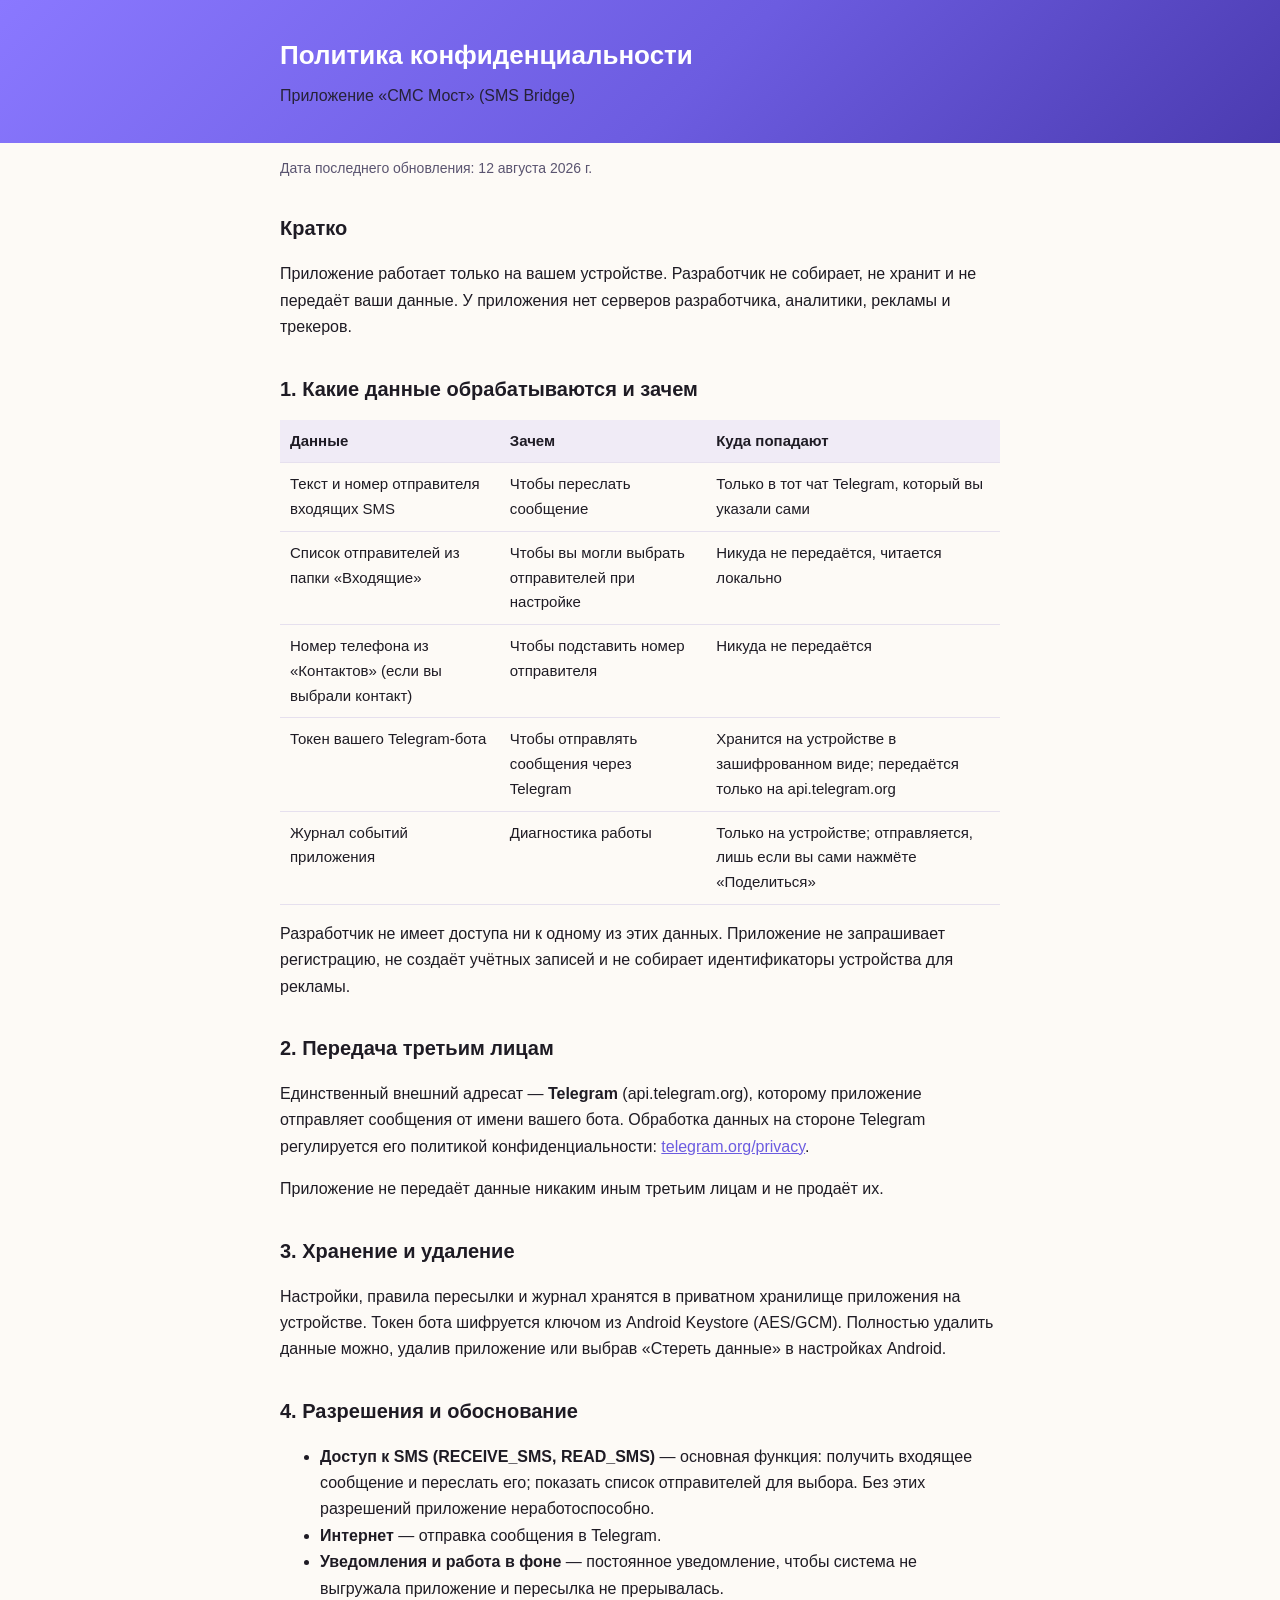
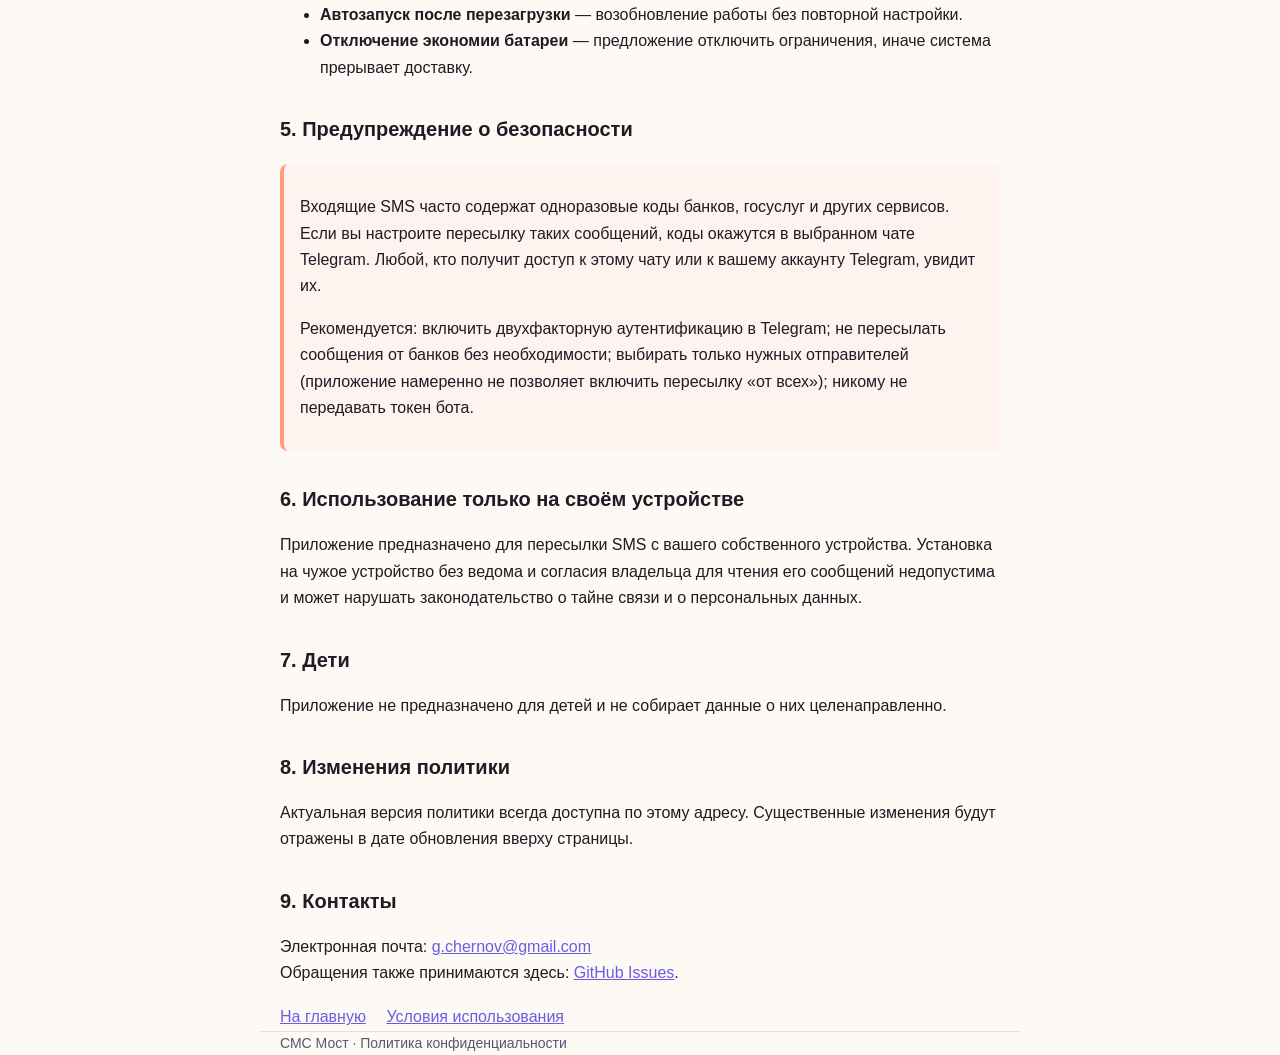
==== privacy.html @ acaa89ac "Publish privacy policy and terms of use as rendered HTML pages" ====
<!DOCTYPE html>
<html lang="ru">
<head>
<meta charset="utf-8">
<meta name="viewport" content="width=device-width, initial-scale=1">
<title>Политика конфиденциальности — СМС Мост</title>
<link rel="stylesheet" href="style.css">
</head>
<body>
<header>
  <div class="wrap">
    <h1>Политика конфиденциальности</h1>
    <p>Приложение «СМС Мост» (SMS Bridge)</p>
  </div>
</header>
<main class="wrap">
  <p class="muted">Дата последнего обновления: 12 августа 2026 г.</p>

  <h2>Кратко</h2>
  <p>Приложение работает только на вашем устройстве. Разработчик не собирает, не хранит
  и не передаёт ваши данные. У приложения нет серверов разработчика, аналитики, рекламы
  и трекеров.</p>

  <h2>1. Какие данные обрабатываются и зачем</h2>
  <table>
    <tr><th>Данные</th><th>Зачем</th><th>Куда попадают</th></tr>
    <tr>
      <td>Текст и номер отправителя входящих SMS</td>
      <td>Чтобы переслать сообщение</td>
      <td>Только в тот чат Telegram, который вы указали сами</td>
    </tr>
    <tr>
      <td>Список отправителей из папки «Входящие»</td>
      <td>Чтобы вы могли выбрать отправителей при настройке</td>
      <td>Никуда не передаётся, читается локально</td>
    </tr>
    <tr>
      <td>Номер телефона из «Контактов» (если вы выбрали контакт)</td>
      <td>Чтобы подставить номер отправителя</td>
      <td>Никуда не передаётся</td>
    </tr>
    <tr>
      <td>Токен вашего Telegram-бота</td>
      <td>Чтобы отправлять сообщения через Telegram</td>
      <td>Хранится на устройстве в зашифрованном виде; передаётся только на api.telegram.org</td>
    </tr>
    <tr>
      <td>Журнал событий приложения</td>
      <td>Диагностика работы</td>
      <td>Только на устройстве; отправляется, лишь если вы сами нажмёте «Поделиться»</td>
    </tr>
  </table>
  <p>Разработчик не имеет доступа ни к одному из этих данных. Приложение не запрашивает
  регистрацию, не создаёт учётных записей и не собирает идентификаторы устройства
  для рекламы.</p>

  <h2>2. Передача третьим лицам</h2>
  <p>Единственный внешний адресат — <strong>Telegram</strong> (api.telegram.org), которому
  приложение отправляет сообщения от имени вашего бота. Обработка данных на стороне
  Telegram регулируется его политикой конфиденциальности:
  <a href="https://telegram.org/privacy">telegram.org/privacy</a>.</p>
  <p>Приложение не передаёт данные никаким иным третьим лицам и не продаёт их.</p>

  <h2>3. Хранение и удаление</h2>
  <p>Настройки, правила пересылки и журнал хранятся в приватном хранилище приложения на
  устройстве. Токен бота шифруется ключом из Android Keystore (AES/GCM). Полностью
  удалить данные можно, удалив приложение или выбрав «Стереть данные» в настройках
  Android.</p>

  <h2>4. Разрешения и обоснование</h2>
  <ul>
    <li><strong>Доступ к SMS (RECEIVE_SMS, READ_SMS)</strong> — основная функция: получить
    входящее сообщение и переслать его; показать список отправителей для выбора.
    Без этих разрешений приложение неработоспособно.</li>
    <li><strong>Интернет</strong> — отправка сообщения в Telegram.</li>
    <li><strong>Уведомления и работа в фоне</strong> — постоянное уведомление, чтобы система
    не выгружала приложение и пересылка не прерывалась.</li>
    <li><strong>Автозапуск после перезагрузки</strong> — возобновление работы без повторной
    настройки.</li>
    <li><strong>Отключение экономии батареи</strong> — предложение отключить ограничения,
    иначе система прерывает доставку.</li>
  </ul>

  <h2>5. Предупреждение о безопасности</h2>
  <div class="note">
    <p>Входящие SMS часто содержат одноразовые коды банков, госуслуг и других сервисов.
    Если вы настроите пересылку таких сообщений, коды окажутся в выбранном чате Telegram.
    Любой, кто получит доступ к этому чату или к вашему аккаунту Telegram, увидит их.</p>
    <p>Рекомендуется: включить двухфакторную аутентификацию в Telegram; не пересылать
    сообщения от банков без необходимости; выбирать только нужных отправителей
    (приложение намеренно не позволяет включить пересылку «от всех»); никому не передавать
    токен бота.</p>
  </div>

  <h2>6. Использование только на своём устройстве</h2>
  <p>Приложение предназначено для пересылки SMS с вашего собственного устройства.
  Установка на чужое устройство без ведома и согласия владельца для чтения его сообщений
  недопустима и может нарушать законодательство о тайне связи и о персональных данных.</p>

  <h2>7. Дети</h2>
  <p>Приложение не предназначено для детей и не собирает данные о них целенаправленно.</p>

  <h2>8. Изменения политики</h2>
  <p>Актуальная версия политики всегда доступна по этому адресу. Существенные изменения
  будут отражены в дате обновления вверху страницы.</p>

  <h2>9. Контакты</h2>
  <p>Электронная почта: <a href="mailto:g.chernov@gmail.com">g.chernov@gmail.com</a><br>
  Обращения также принимаются здесь:
  <a href="https://github.com/Komsomol39/smsrelay-releases/issues">GitHub Issues</a>.</p>

  <nav>
    <a href="index.html">На главную</a>
    <a href="terms.html">Условия использования</a>
  </nav>
</main>
<footer class="wrap">СМС Мост · Политика конфиденциальности</footer>
</body>
</html>
---- style.css ----
:root { --ink:#1e1b24; --muted:#5a5470; --accent:#6c5ce0; --line:#e6e0ee; }
* { box-sizing:border-box; }
body { margin:0; background:#fdfaf6; color:var(--ink);
  font:16px/1.65 -apple-system,BlinkMacSystemFont,"Segoe UI",Roboto,Arial,sans-serif; }
header { background:linear-gradient(135deg,#8a78ff,#6c5ce0 55%,#4b3bb0); color:#fff; padding:34px 20px; }
.wrap { max-width:760px; margin:0 auto; padding:0 20px; }
header .wrap { padding:0 20px; }
h1 { margin:0 0 6px; font-size:26px; }
header p { margin:0; opacity:.9; }
main { padding:28px 0 60px; }
h2 { margin:32px 0 10px; font-size:20px; }
h3 { margin:22px 0 8px; font-size:17px; }
p, li { color:var(--ink); }
.muted { color:var(--muted); font-size:14px; }
a { color:var(--accent); }
table { width:100%; border-collapse:collapse; margin:14px 0; font-size:15px; }
th, td { text-align:left; padding:9px 10px; border-bottom:1px solid var(--line); vertical-align:top; }
th { background:#f0ebf6; }
.note { background:#fff3ef; border-left:4px solid #ff9d7e; padding:14px 16px; border-radius:8px; margin:18px 0; }
nav { margin:18px 0 0; }
nav a { display:inline-block; margin-right:16px; }
footer { border-top:1px solid var(--line); padding:22px 0; color:var(--muted); font-size:14px; }
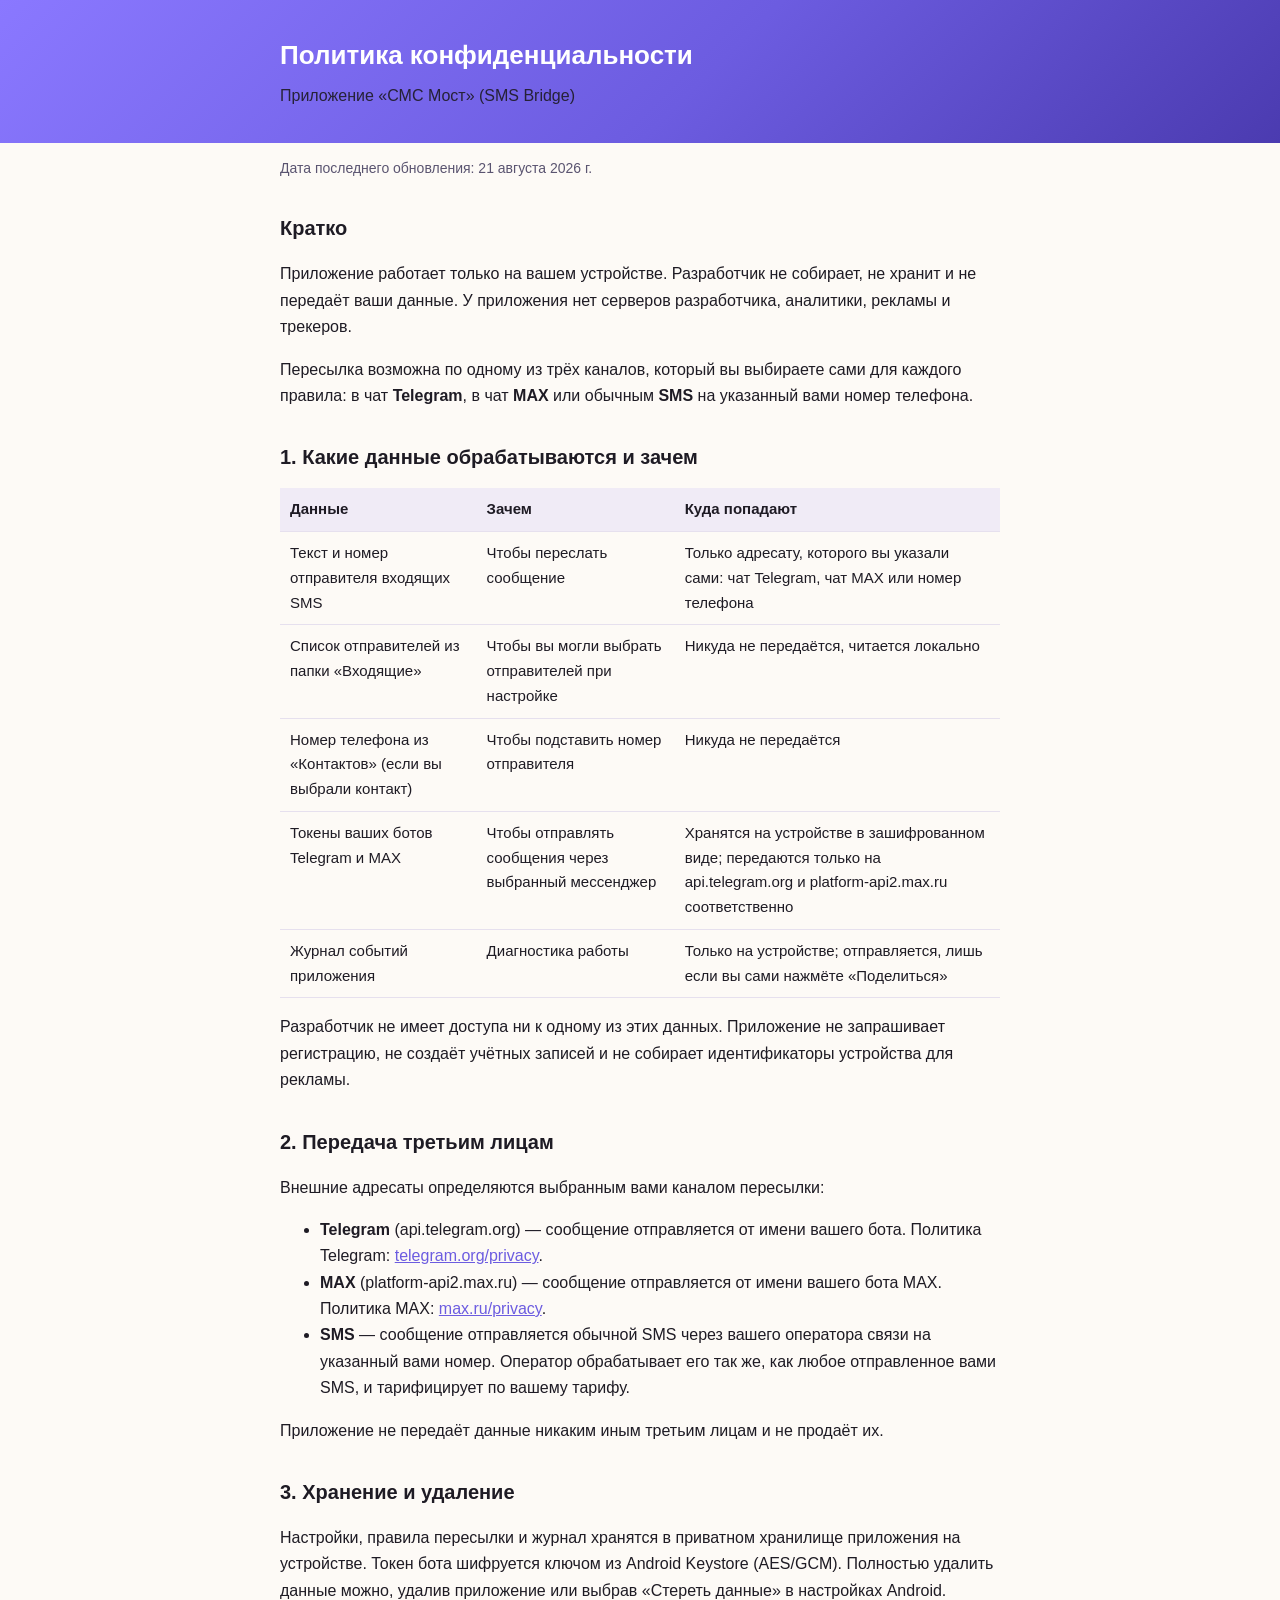
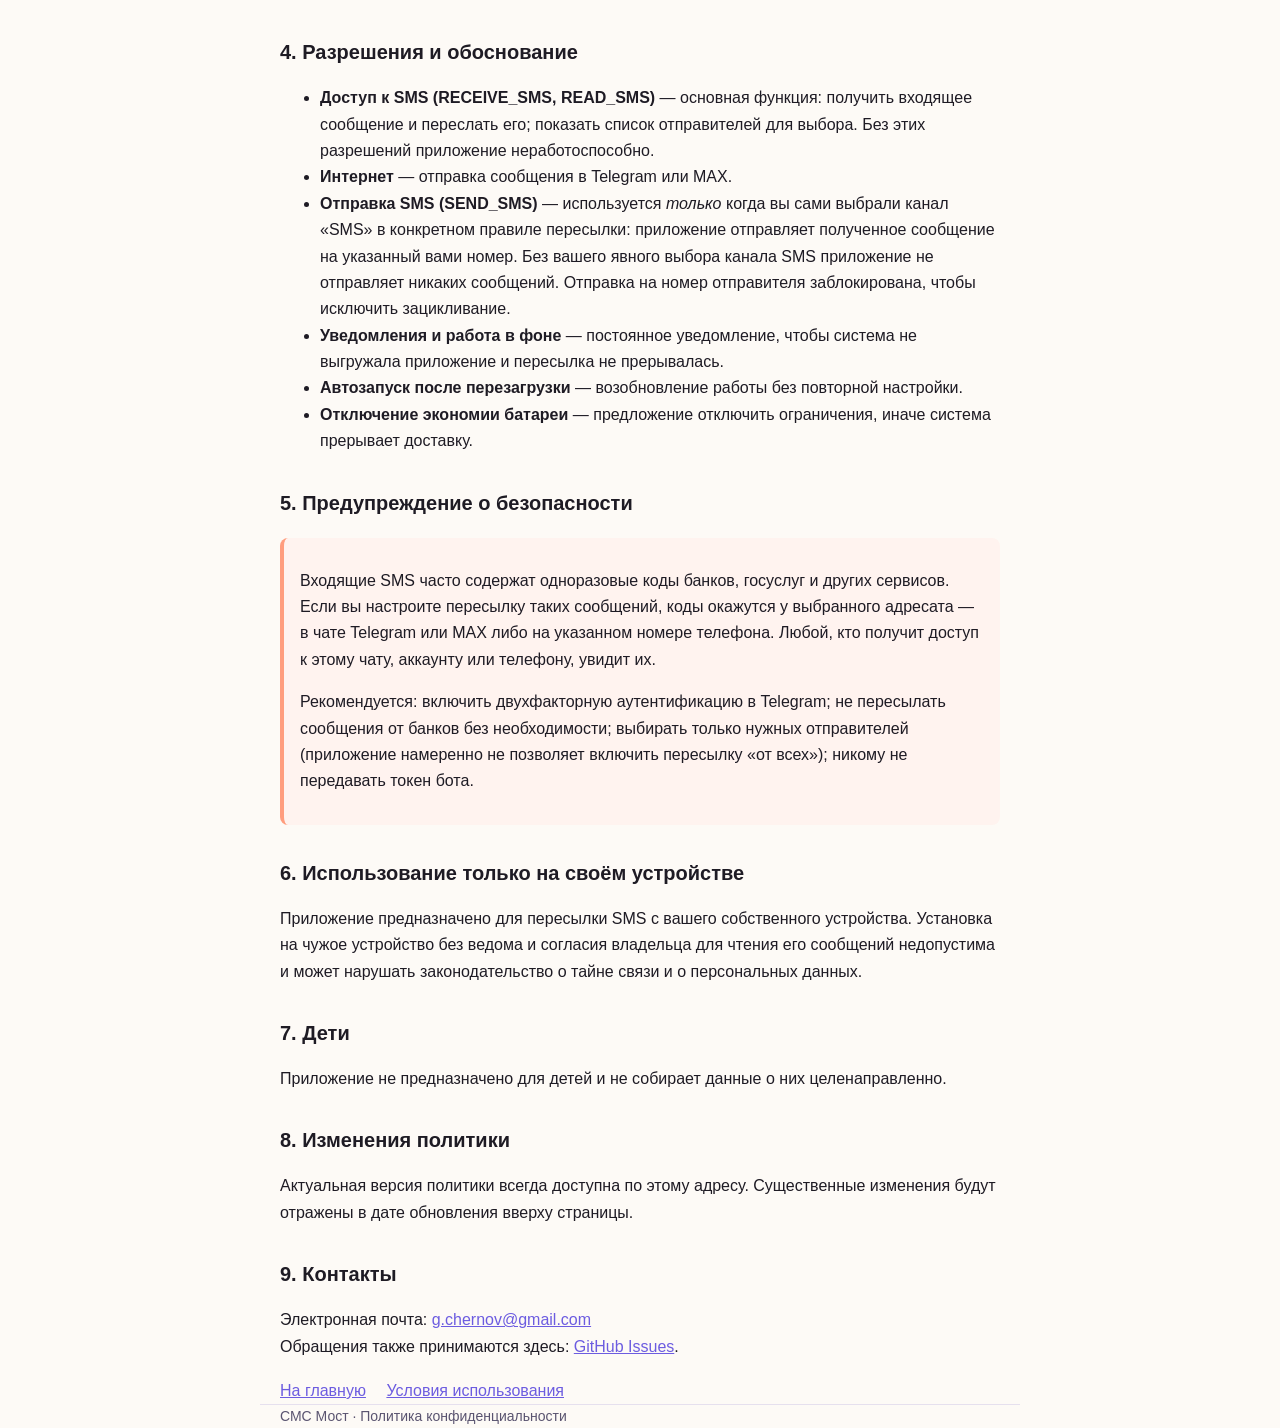
==== commit 0c17414e: "Legal docs cover MAX and SMS forwarding channels" ====
--- a/privacy.html
+++ b/privacy.html
@@ -14,12 +14,15 @@
   </div>
 </header>
 <main class="wrap">
-  <p class="muted">Дата последнего обновления: 12 августа 2026 г.</p>
+  <p class="muted">Дата последнего обновления: 21 августа 2026 г.</p>
 
   <h2>Кратко</h2>
   <p>Приложение работает только на вашем устройстве. Разработчик не собирает, не хранит
   и не передаёт ваши данные. У приложения нет серверов разработчика, аналитики, рекламы
   и трекеров.</p>
+  <p>Пересылка возможна по одному из трёх каналов, который вы выбираете сами для каждого
+  правила: в чат <strong>Telegram</strong>, в чат <strong>MAX</strong> или обычным
+  <strong>SMS</strong> на указанный вами номер телефона.</p>
 
   <h2>1. Какие данные обрабатываются и зачем</h2>
   <table>
@@ -27,7 +30,7 @@
     <tr>
       <td>Текст и номер отправителя входящих SMS</td>
       <td>Чтобы переслать сообщение</td>
-      <td>Только в тот чат Telegram, который вы указали сами</td>
+      <td>Только адресату, которого вы указали сами: чат Telegram, чат MAX или номер телефона</td>
     </tr>
     <tr>
       <td>Список отправителей из папки «Входящие»</td>
@@ -40,9 +43,9 @@
       <td>Никуда не передаётся</td>
     </tr>
     <tr>
-      <td>Токен вашего Telegram-бота</td>
-      <td>Чтобы отправлять сообщения через Telegram</td>
-      <td>Хранится на устройстве в зашифрованном виде; передаётся только на api.telegram.org</td>
+      <td>Токены ваших ботов Telegram и MAX</td>
+      <td>Чтобы отправлять сообщения через выбранный мессенджер</td>
+      <td>Хранятся на устройстве в зашифрованном виде; передаются только на api.telegram.org и platform-api2.max.ru соответственно</td>
     </tr>
     <tr>
       <td>Журнал событий приложения</td>
@@ -55,10 +58,17 @@
   для рекламы.</p>
 
   <h2>2. Передача третьим лицам</h2>
-  <p>Единственный внешний адресат — <strong>Telegram</strong> (api.telegram.org), которому
-  приложение отправляет сообщения от имени вашего бота. Обработка данных на стороне
-  Telegram регулируется его политикой конфиденциальности:
-  <a href="https://telegram.org/privacy">telegram.org/privacy</a>.</p>
+  <p>Внешние адресаты определяются выбранным вами каналом пересылки:</p>
+  <ul>
+    <li><strong>Telegram</strong> (api.telegram.org) — сообщение отправляется от имени
+    вашего бота. Политика Telegram:
+    <a href="https://telegram.org/privacy">telegram.org/privacy</a>.</li>
+    <li><strong>MAX</strong> (platform-api2.max.ru) — сообщение отправляется от имени
+    вашего бота MAX. Политика MAX: <a href="https://max.ru/privacy">max.ru/privacy</a>.</li>
+    <li><strong>SMS</strong> — сообщение отправляется обычной SMS через вашего оператора
+    связи на указанный вами номер. Оператор обрабатывает его так же, как любое
+    отправленное вами SMS, и тарифицирует по вашему тарифу.</li>
+  </ul>
   <p>Приложение не передаёт данные никаким иным третьим лицам и не продаёт их.</p>
 
   <h2>3. Хранение и удаление</h2>
@@ -72,7 +82,12 @@
     <li><strong>Доступ к SMS (RECEIVE_SMS, READ_SMS)</strong> — основная функция: получить
     входящее сообщение и переслать его; показать список отправителей для выбора.
     Без этих разрешений приложение неработоспособно.</li>
-    <li><strong>Интернет</strong> — отправка сообщения в Telegram.</li>
+    <li><strong>Интернет</strong> — отправка сообщения в Telegram или MAX.</li>
+    <li><strong>Отправка SMS (SEND_SMS)</strong> — используется <em>только</em> когда вы
+    сами выбрали канал «SMS» в конкретном правиле пересылки: приложение отправляет
+    полученное сообщение на указанный вами номер. Без вашего явного выбора канала SMS
+    приложение не отправляет никаких сообщений. Отправка на номер отправителя
+    заблокирована, чтобы исключить зацикливание.</li>
     <li><strong>Уведомления и работа в фоне</strong> — постоянное уведомление, чтобы система
     не выгружала приложение и пересылка не прерывалась.</li>
     <li><strong>Автозапуск после перезагрузки</strong> — возобновление работы без повторной
@@ -84,8 +99,9 @@
   <h2>5. Предупреждение о безопасности</h2>
   <div class="note">
     <p>Входящие SMS часто содержат одноразовые коды банков, госуслуг и других сервисов.
-    Если вы настроите пересылку таких сообщений, коды окажутся в выбранном чате Telegram.
-    Любой, кто получит доступ к этому чату или к вашему аккаунту Telegram, увидит их.</p>
+    Если вы настроите пересылку таких сообщений, коды окажутся у выбранного адресата —
+    в чате Telegram или MAX либо на указанном номере телефона.
+    Любой, кто получит доступ к этому чату, аккаунту или телефону, увидит их.</p>
     <p>Рекомендуется: включить двухфакторную аутентификацию в Telegram; не пересылать
     сообщения от банков без необходимости; выбирать только нужных отправителей
     (приложение намеренно не позволяет включить пересылку «от всех»); никому не передавать
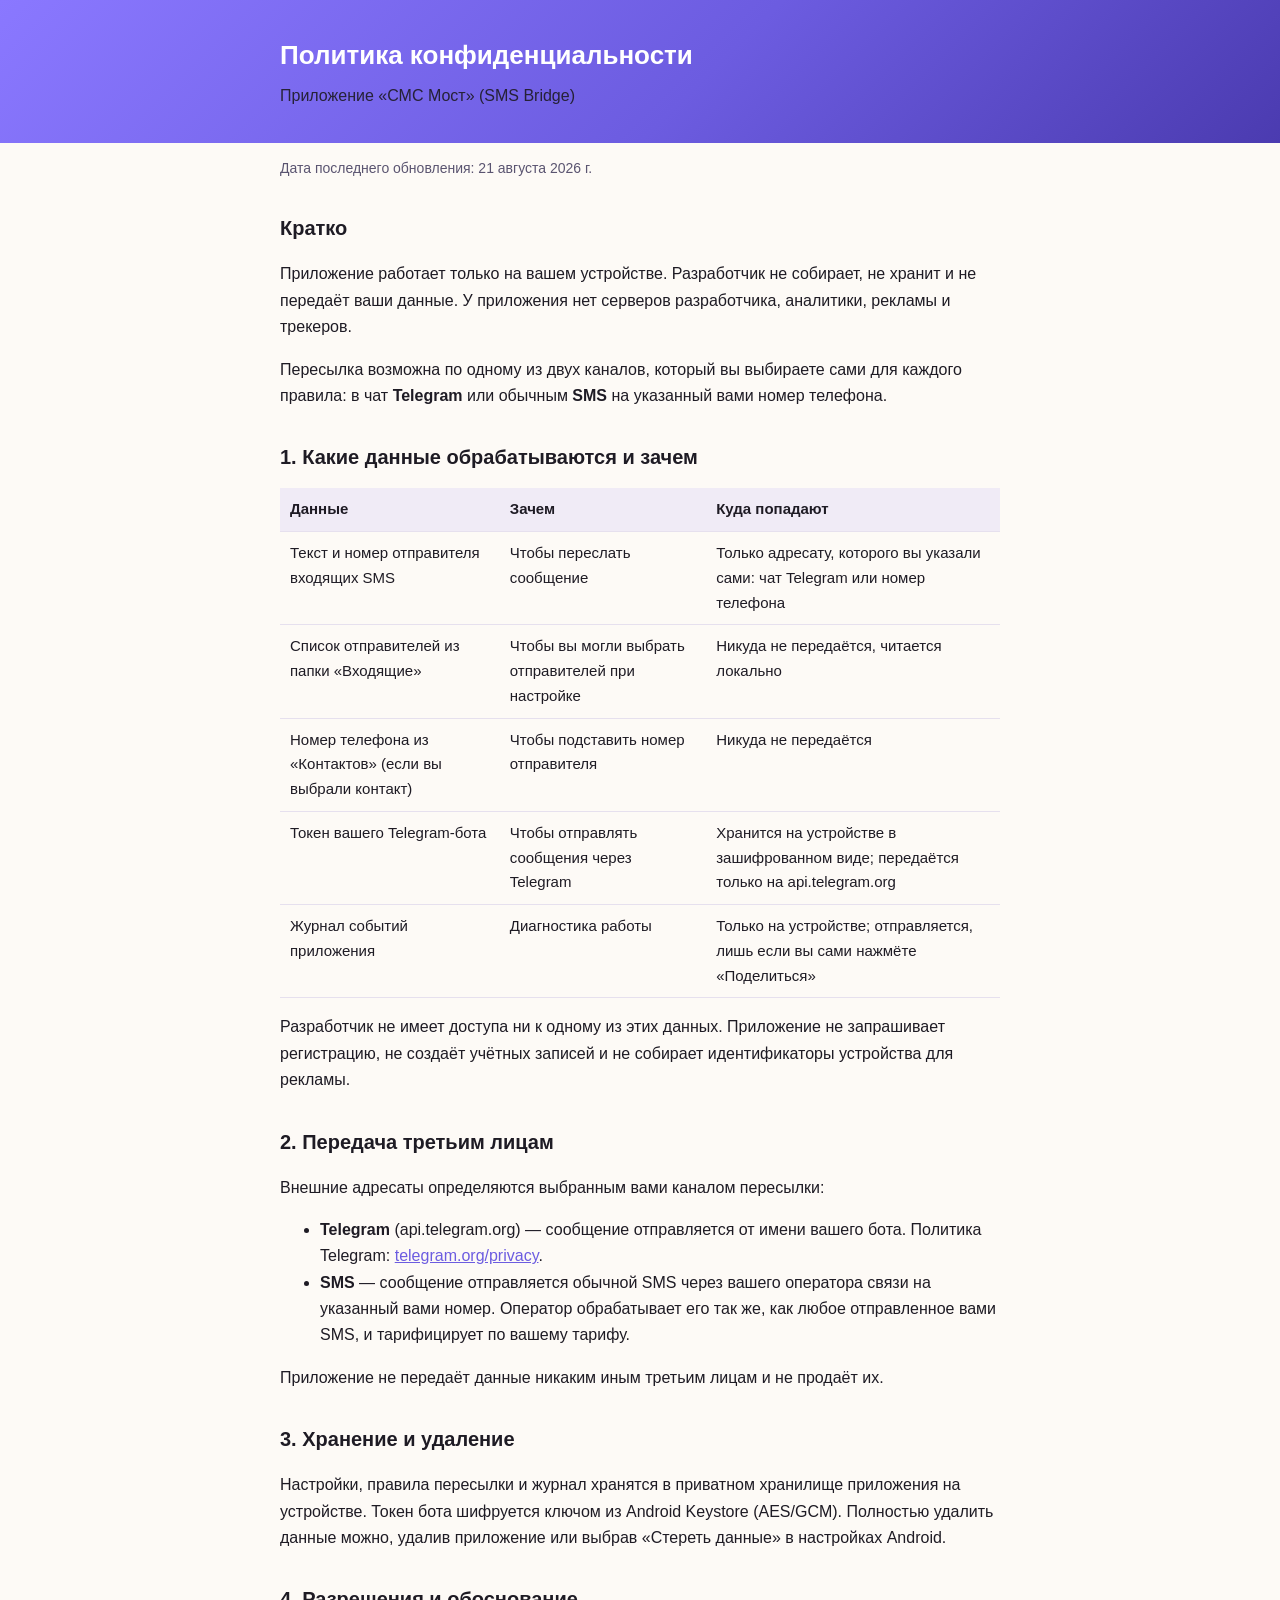
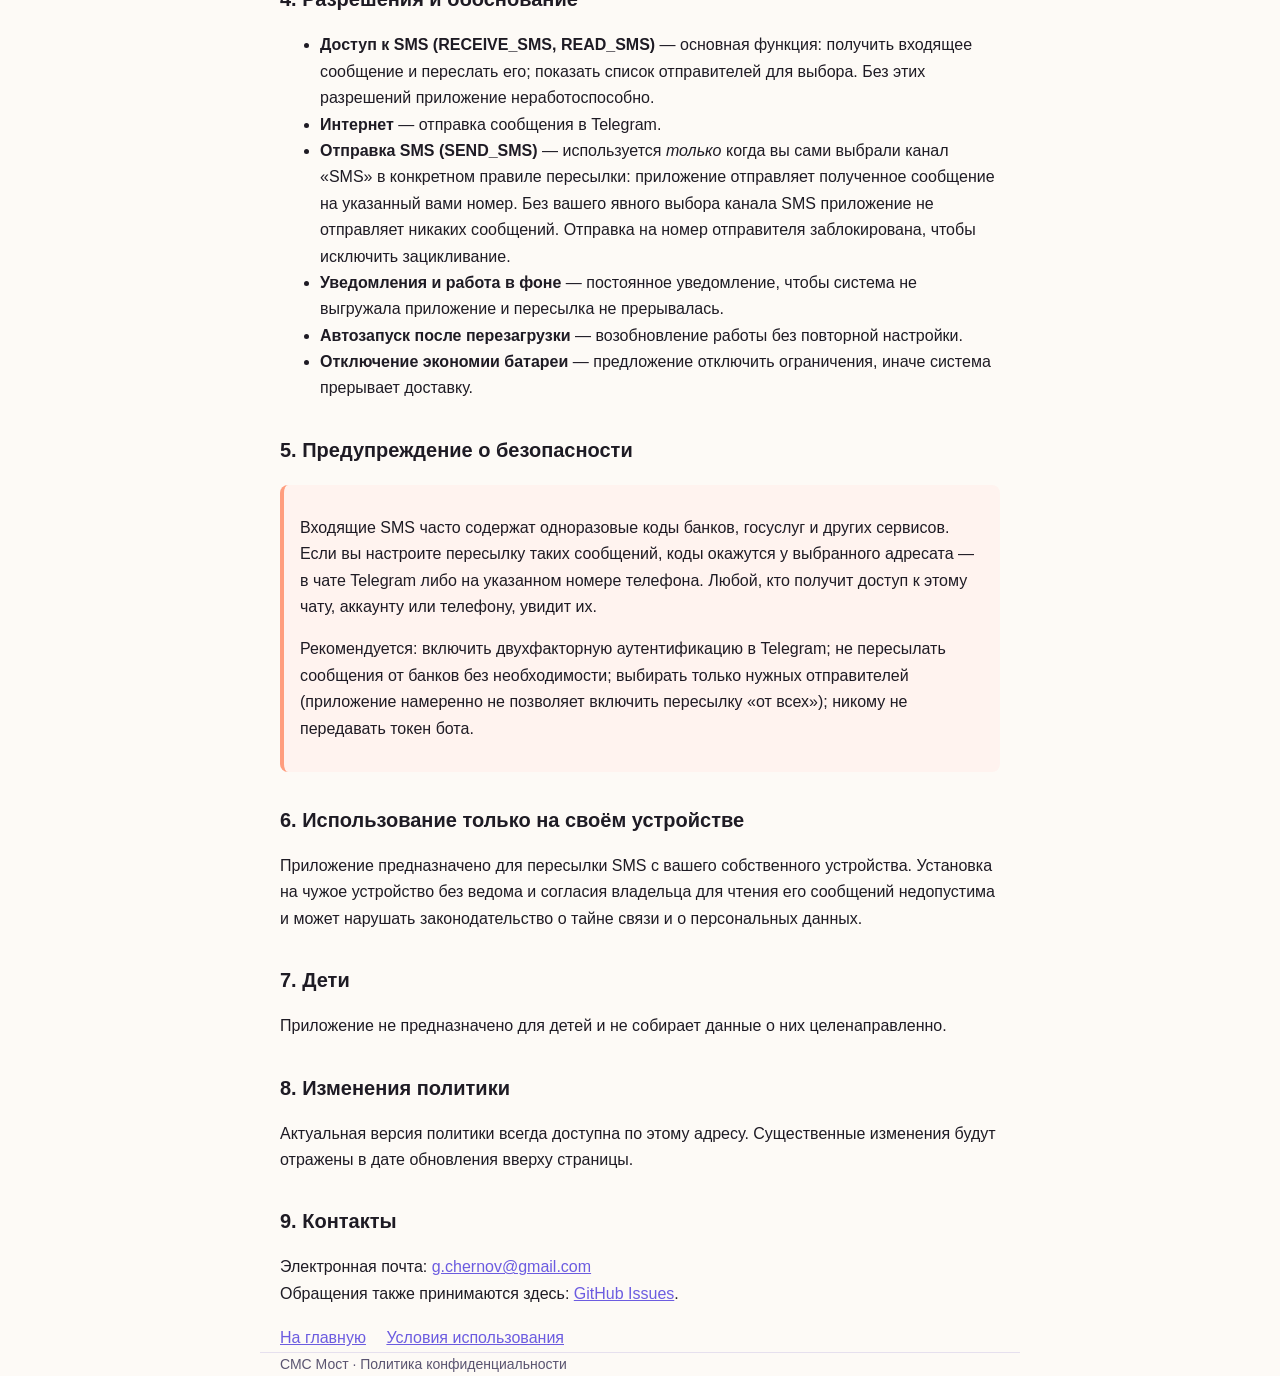
==== commit 15dc1710: "Drop MAX channel from legal docs" ====
--- a/privacy.html
+++ b/privacy.html
@@ -20,9 +20,9 @@
   <p>Приложение работает только на вашем устройстве. Разработчик не собирает, не хранит
   и не передаёт ваши данные. У приложения нет серверов разработчика, аналитики, рекламы
   и трекеров.</p>
-  <p>Пересылка возможна по одному из трёх каналов, который вы выбираете сами для каждого
-  правила: в чат <strong>Telegram</strong>, в чат <strong>MAX</strong> или обычным
-  <strong>SMS</strong> на указанный вами номер телефона.</p>
+  <p>Пересылка возможна по одному из двух каналов, который вы выбираете сами для каждого
+  правила: в чат <strong>Telegram</strong> или обычным <strong>SMS</strong> на указанный
+  вами номер телефона.</p>
 
   <h2>1. Какие данные обрабатываются и зачем</h2>
   <table>
@@ -30,7 +30,7 @@
     <tr>
       <td>Текст и номер отправителя входящих SMS</td>
       <td>Чтобы переслать сообщение</td>
-      <td>Только адресату, которого вы указали сами: чат Telegram, чат MAX или номер телефона</td>
+      <td>Только адресату, которого вы указали сами: чат Telegram или номер телефона</td>
     </tr>
     <tr>
       <td>Список отправителей из папки «Входящие»</td>
@@ -43,9 +43,9 @@
       <td>Никуда не передаётся</td>
     </tr>
     <tr>
-      <td>Токены ваших ботов Telegram и MAX</td>
-      <td>Чтобы отправлять сообщения через выбранный мессенджер</td>
-      <td>Хранятся на устройстве в зашифрованном виде; передаются только на api.telegram.org и platform-api2.max.ru соответственно</td>
+      <td>Токен вашего Telegram-бота</td>
+      <td>Чтобы отправлять сообщения через Telegram</td>
+      <td>Хранится на устройстве в зашифрованном виде; передаётся только на api.telegram.org</td>
     </tr>
     <tr>
       <td>Журнал событий приложения</td>
@@ -63,8 +63,6 @@
     <li><strong>Telegram</strong> (api.telegram.org) — сообщение отправляется от имени
     вашего бота. Политика Telegram:
     <a href="https://telegram.org/privacy">telegram.org/privacy</a>.</li>
-    <li><strong>MAX</strong> (platform-api2.max.ru) — сообщение отправляется от имени
-    вашего бота MAX. Политика MAX: <a href="https://max.ru/privacy">max.ru/privacy</a>.</li>
     <li><strong>SMS</strong> — сообщение отправляется обычной SMS через вашего оператора
     связи на указанный вами номер. Оператор обрабатывает его так же, как любое
     отправленное вами SMS, и тарифицирует по вашему тарифу.</li>
@@ -82,7 +80,7 @@
     <li><strong>Доступ к SMS (RECEIVE_SMS, READ_SMS)</strong> — основная функция: получить
     входящее сообщение и переслать его; показать список отправителей для выбора.
     Без этих разрешений приложение неработоспособно.</li>
-    <li><strong>Интернет</strong> — отправка сообщения в Telegram или MAX.</li>
+    <li><strong>Интернет</strong> — отправка сообщения в Telegram.</li>
     <li><strong>Отправка SMS (SEND_SMS)</strong> — используется <em>только</em> когда вы
     сами выбрали канал «SMS» в конкретном правиле пересылки: приложение отправляет
     полученное сообщение на указанный вами номер. Без вашего явного выбора канала SMS
@@ -100,7 +98,7 @@
   <div class="note">
     <p>Входящие SMS часто содержат одноразовые коды банков, госуслуг и других сервисов.
     Если вы настроите пересылку таких сообщений, коды окажутся у выбранного адресата —
-    в чате Telegram или MAX либо на указанном номере телефона.
+    в чате Telegram либо на указанном номере телефона.
     Любой, кто получит доступ к этому чату, аккаунту или телефону, увидит их.</p>
     <p>Рекомендуется: включить двухфакторную аутентификацию в Telegram; не пересылать
     сообщения от банков без необходимости; выбирать только нужных отправителей
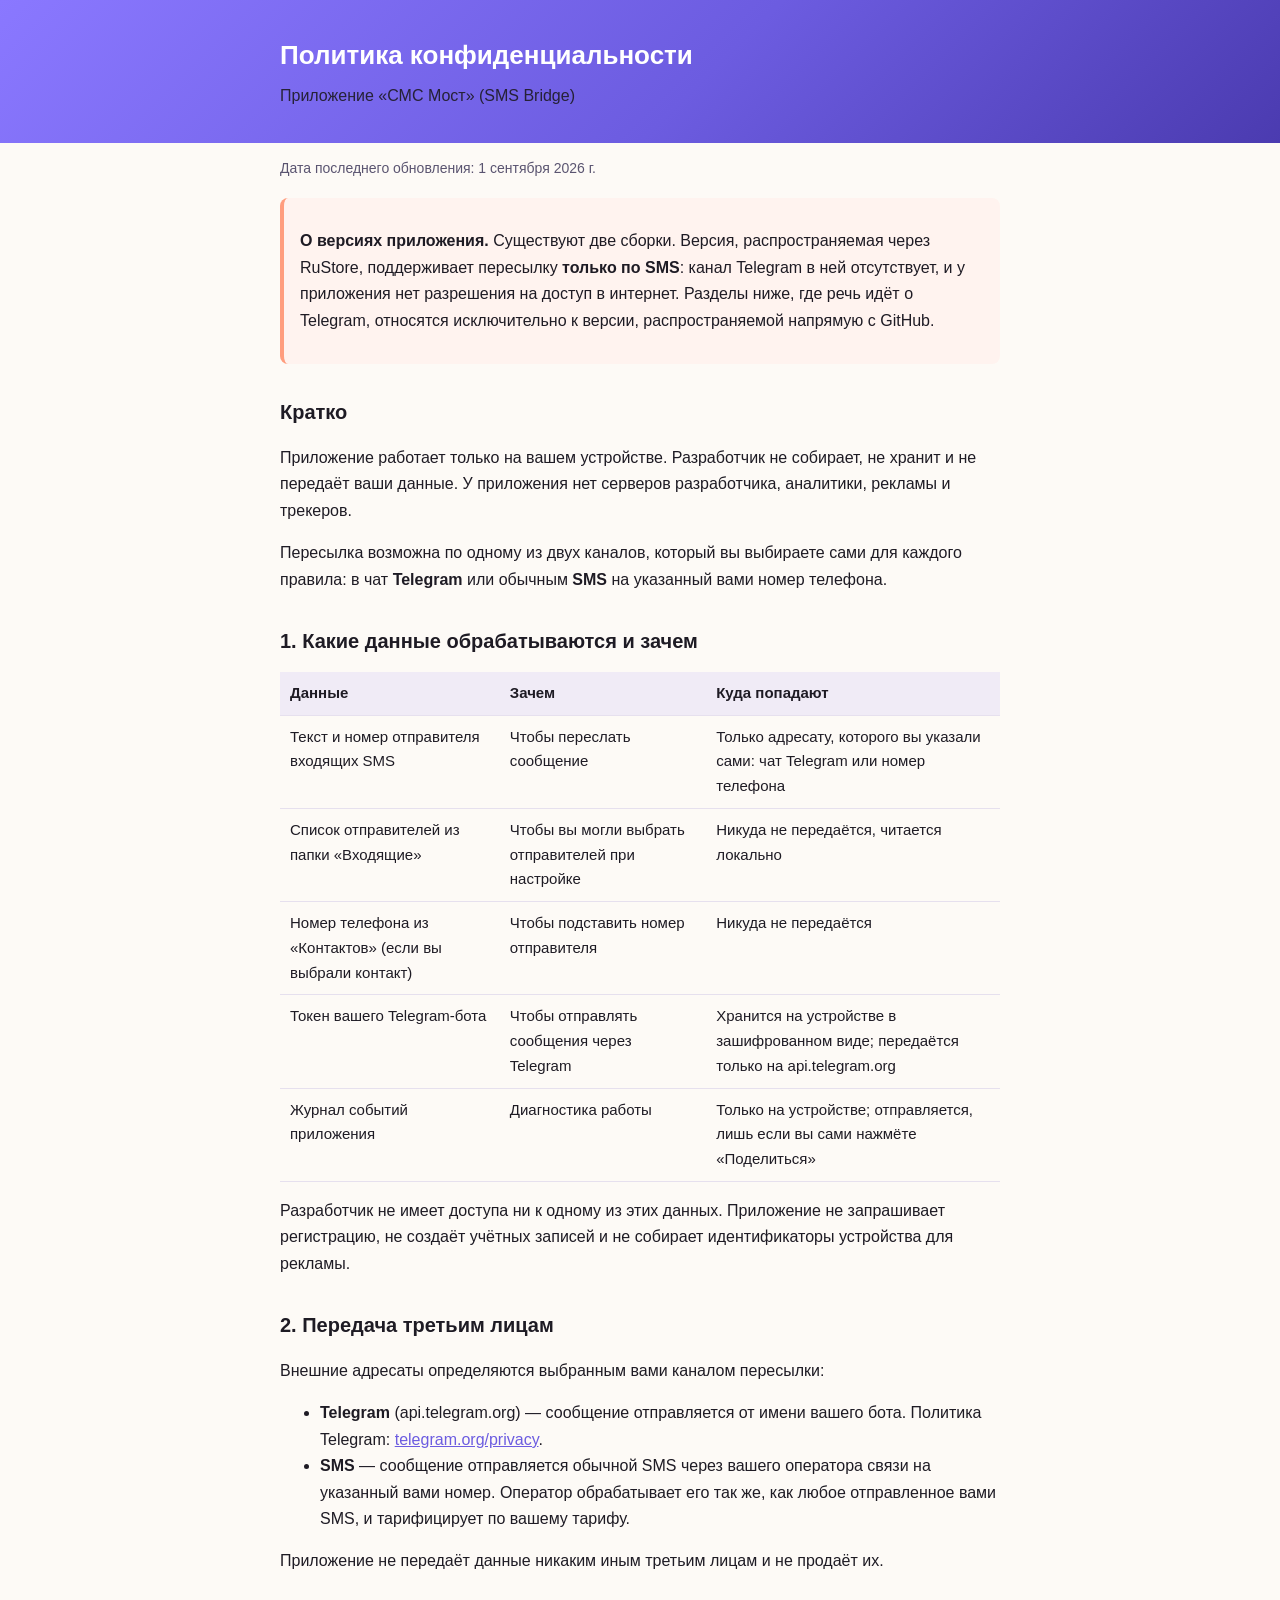
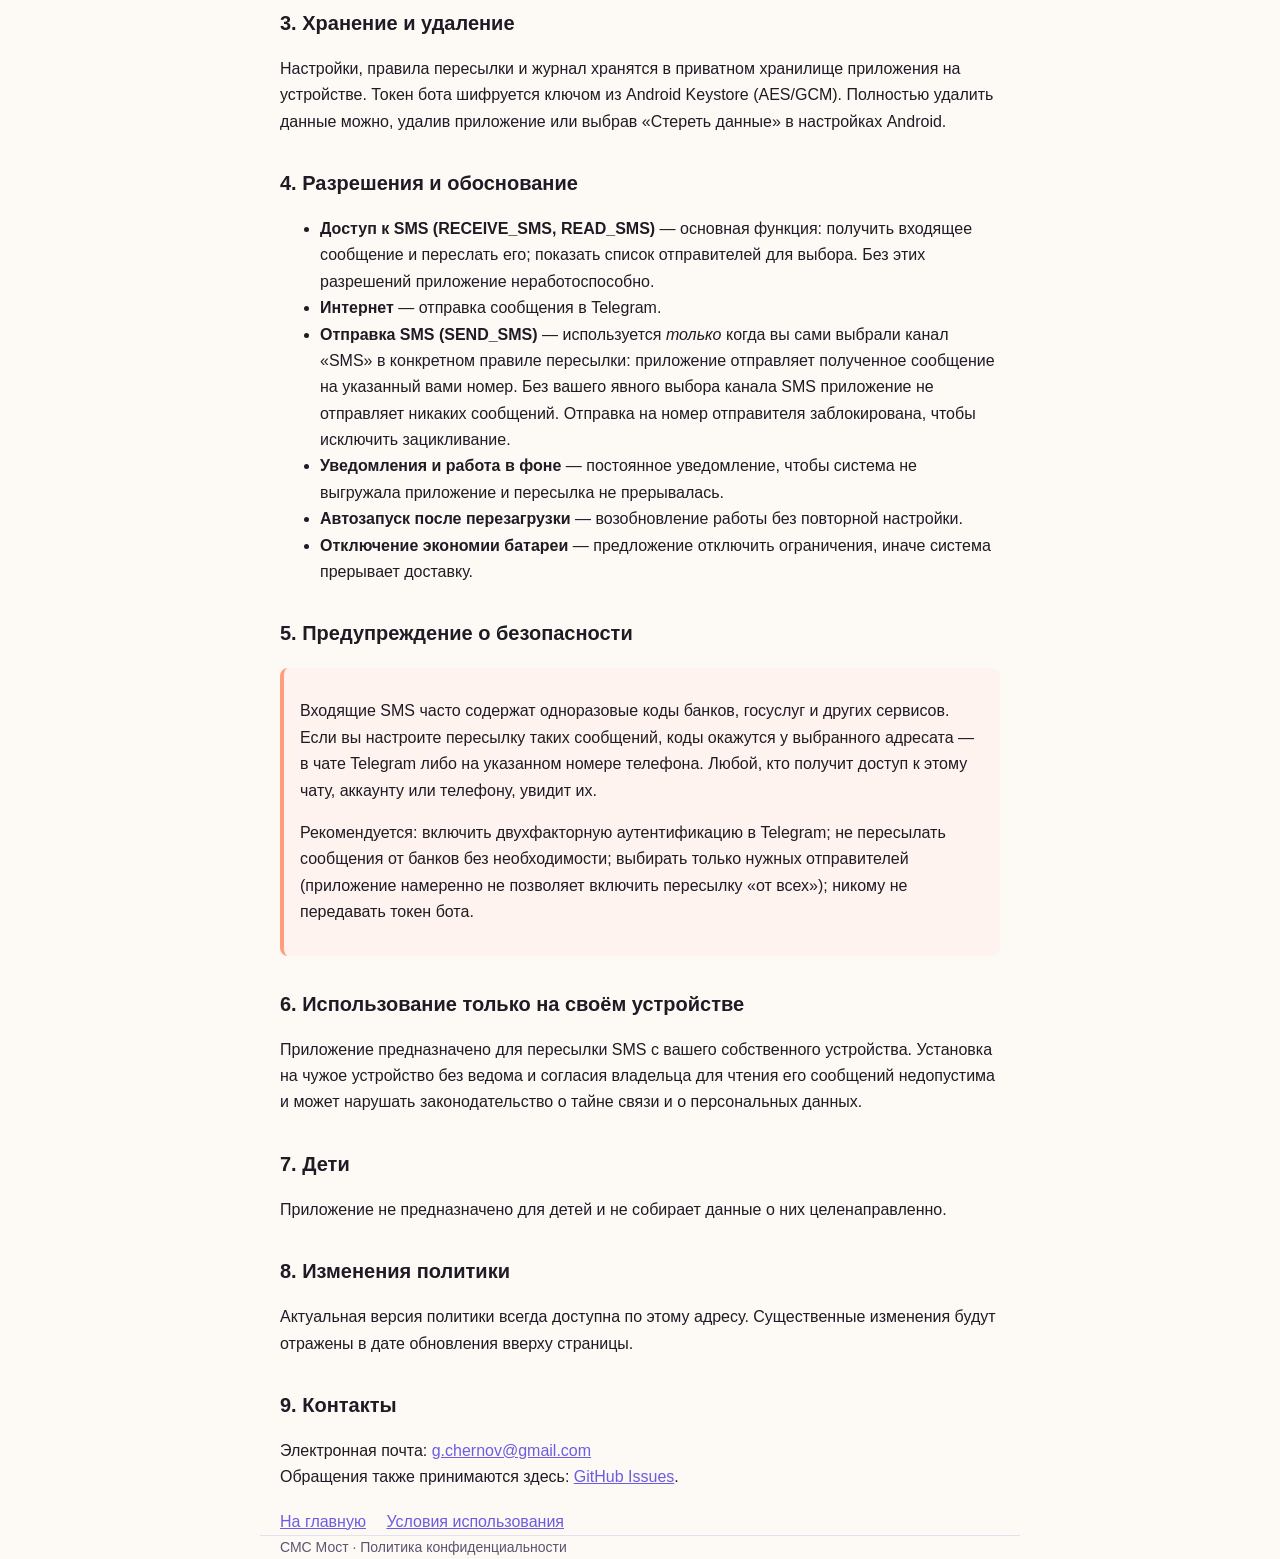
==== commit 821459d7: "Docs: note that the RuStore build is SMS-only; reviewer page describes SMS testing" ====
--- a/privacy.html
+++ b/privacy.html
@@ -14,7 +14,14 @@
   </div>
 </header>
 <main class="wrap">
-  <p class="muted">Дата последнего обновления: 21 августа 2026 г.</p>
+  <p class="muted">Дата последнего обновления: 1 сентября 2026 г.</p>
+
+  <div class="note">
+    <p><strong>О версиях приложения.</strong> Существуют две сборки. Версия, распространяемая
+    через RuStore, поддерживает пересылку <strong>только по SMS</strong>: канал Telegram в ней
+    отсутствует, и у приложения нет разрешения на доступ в интернет. Разделы ниже, где речь
+    идёт о Telegram, относятся исключительно к версии, распространяемой напрямую с GitHub.</p>
+  </div>
 
   <h2>Кратко</h2>
   <p>Приложение работает только на вашем устройстве. Разработчик не собирает, не хранит
